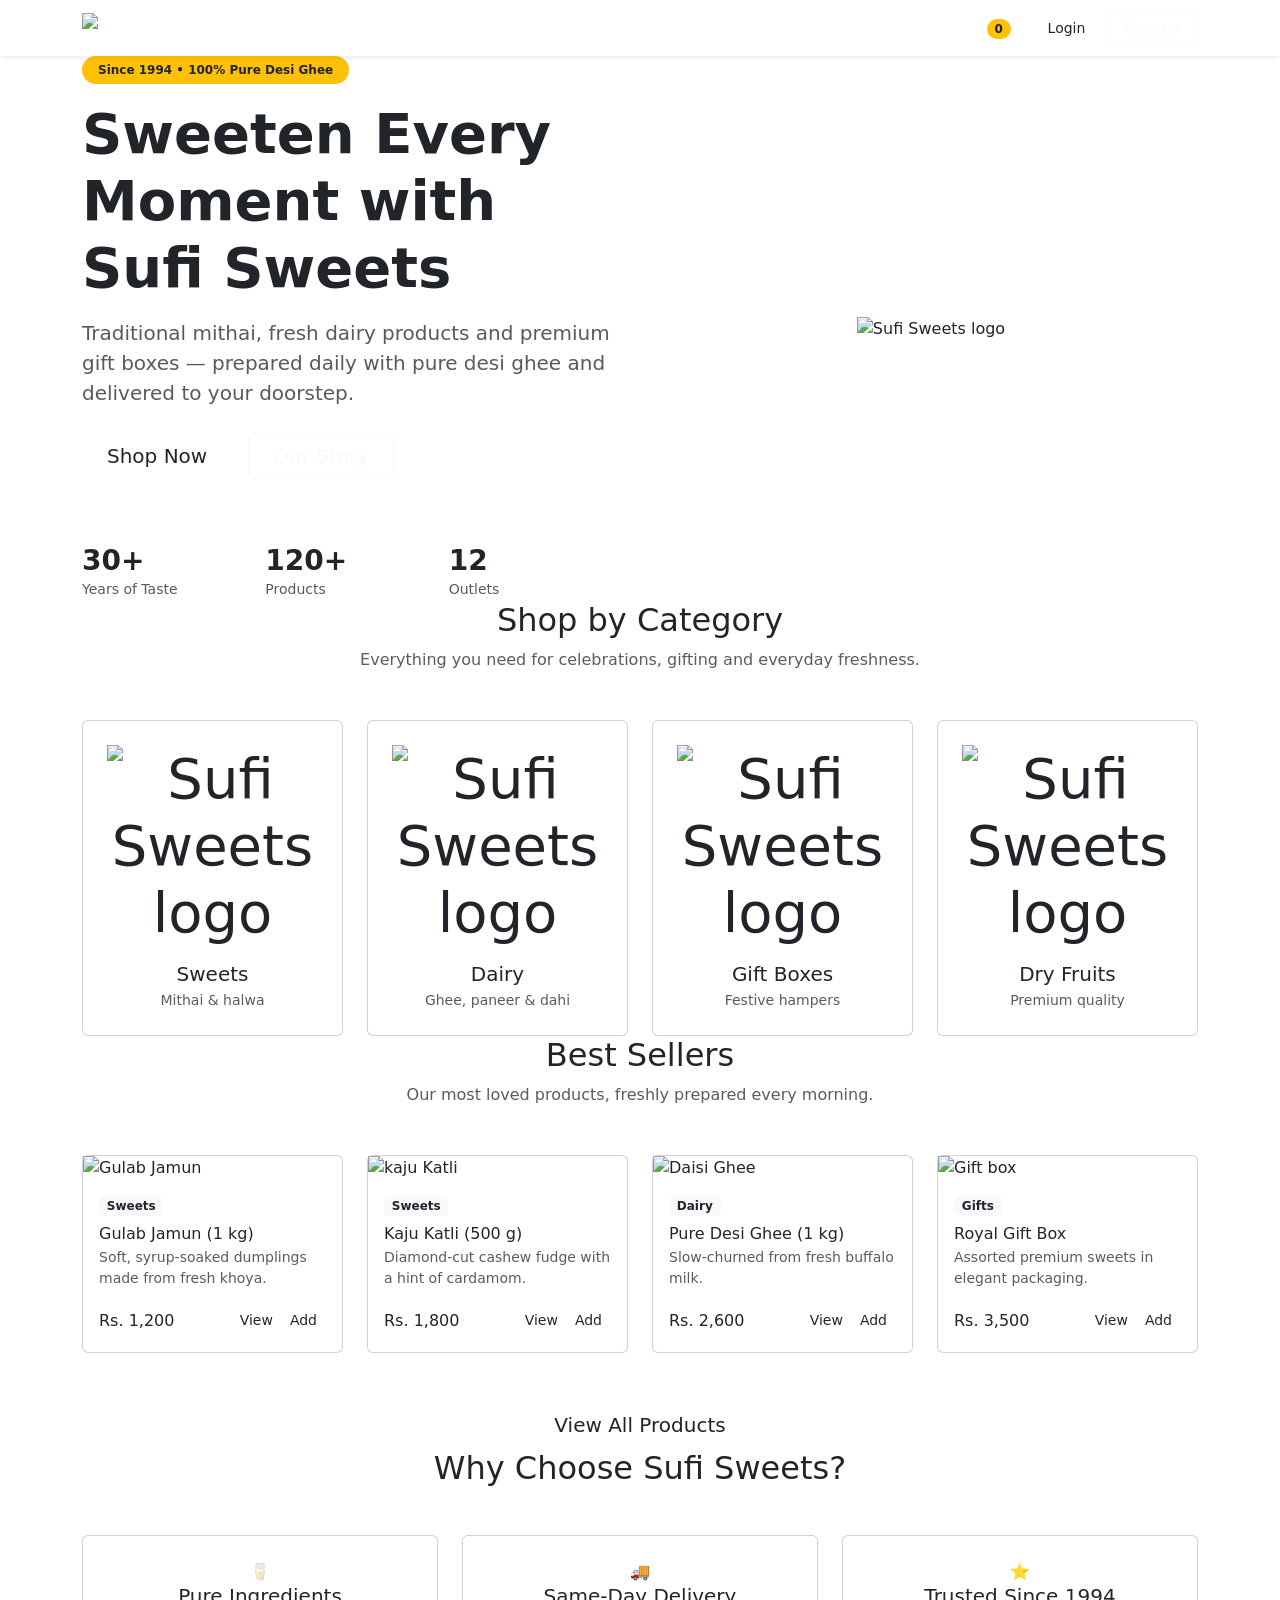
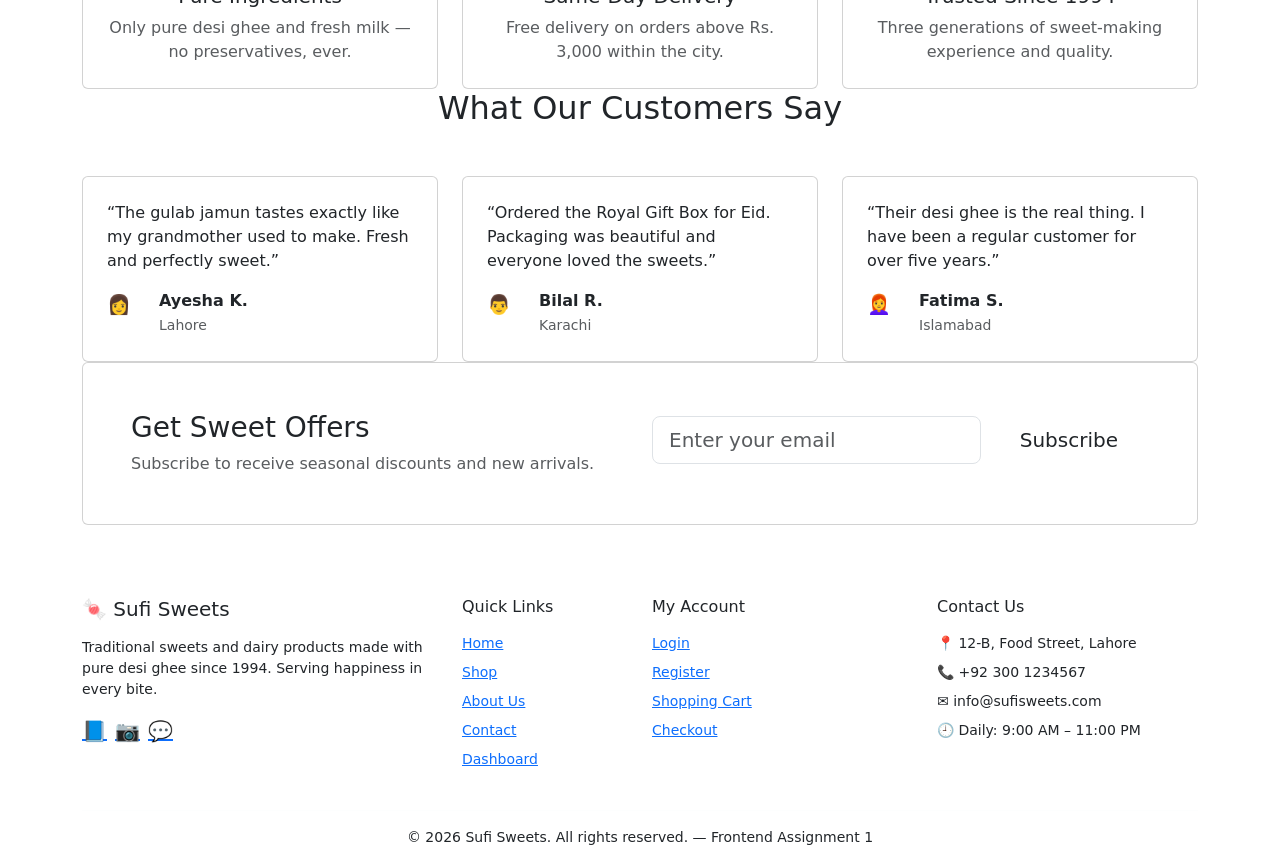
==== index.html @ af2b04df "Add files via upload" ====
<!DOCTYPE html>
<html lang="en">
<head>
<meta charset="UTF-8">
<meta name="viewport" content="width=device-width, initial-scale=1">
<title>Sufi Sweets | Traditional Sweets &amp; Dairy Products</title>
<link href="https://cdn.jsdelivr.net/npm/bootstrap@5.3.3/dist/css/bootstrap.min.css" rel="stylesheet">
<link rel="stylesheet" href="css/style.css">
</head>
<body>

<!-- ================= NAVBAR (same on every page) ================= -->
<nav class="navbar navbar-expand-lg navbar-dark navbar-sufi sticky-top shadow-sm">
  <div class="container">
    <a class="navbar-brand d-flex align-items-center" href="index.html">
  <img src="images/logo.png" alt="Sufi Sweets logo" class="brand-logo">
  Sufi <span class="ms-1">Sweets</span>
</a>
    <button class="navbar-toggler" type="button" data-bs-toggle="collapse" data-bs-target="#mainNav"
            aria-controls="mainNav" aria-expanded="false" aria-label="Toggle navigation">
      <span class="navbar-toggler-icon"></span>
    </button>
    <div class="collapse navbar-collapse" id="mainNav">
      <ul class="navbar-nav ms-auto align-items-lg-center gap-lg-1">
        <li class="nav-item"><a class="nav-link active" href="index.html">Home</a></li>
        <li class="nav-item"><a class="nav-link" href="products.html">Shop</a></li>
        <li class="nav-item"><a class="nav-link" href="about.html">About</a></li>
        <li class="nav-item"><a class="nav-link" href="contact.html">Contact</a></li>
        <li class="nav-item"><a class="nav-link" href="dashboard.html">Dashboard</a></li>
        <li class="nav-item">
          <a class="nav-link position-relative" href="cart.html">
            Cart <span class="badge rounded-pill bg-warning text-dark cart-count">0</span>
          </a>
        </li>
        <li class="nav-item ms-lg-2"><a class="btn btn-sufi btn-sm px-3" href="login.html">Login</a></li>
        <li class="nav-item"><a class="btn btn-outline-light btn-sm px-3" href="register.html">Register</a></li>
      </ul>
    </div>
  </div>
</nav>

<main>

  <!-- ================= HERO ================= -->
  <section class="hero">
    <div class="container">
      <div class="row align-items-center g-5">
        <div class="col-lg-6">
          <span class="badge rounded-pill bg-warning text-dark mb-3 px-3 py-2">
            Since 1994 • 100% Pure Desi Ghee
          </span>
          <h1 class="display-4 fw-bold mb-3">
            Sweeten Every Moment with <span style="color:var(--sufi-gold)">Sufi Sweets</span>
          </h1>
          <p class="lead mb-4 opacity-75">
            Traditional mithai, fresh dairy products and premium gift boxes — prepared
            daily with pure desi ghee and delivered to your doorstep.
          </p>
          <div class="d-flex flex-wrap gap-3 justify-content-center justify-content-lg-start">
            <a href="products.html" class="btn btn-sufi btn-lg px-4">Shop Now</a>
            <a href="about.html" class="btn btn-outline-light btn-lg px-4">Our Story</a>
          </div>
          <div class="row text-center text-lg-start mt-5 g-3">
            <div class="col-4"><h3 class="fw-bold mb-0">30+</h3><small class="opacity-75">Years of Taste</small></div>
            <div class="col-4"><h3 class="fw-bold mb-0">120+</h3><small class="opacity-75">Products</small></div>
            <div class="col-4"><h3 class="fw-bold mb-0">12</h3><small class="opacity-75">Outlets</small></div>
          </div>
        </div>
        <div class="col-lg-6 text-center">
          <div class="hero-iamge"><img src="images/Gulab Jamun.png" alt="Sufi Sweets logo" class="brand-logo"></div>
        </div>
      </div>
    </div>
  </section>

  <!-- ================= CATEGORIES ================= -->
  <section class="section">
    <div class="container">
      <div class="text-center mb-5">
        <h2 class="section-title">Shop by Category</h2>
        <p class="text-muted">Everything you need for celebrations, gifting and everyday freshness.</p>
      </div>
      <div class="row g-4">
        <div class="col-6 col-lg-3">
          <a href="products.html?category=sweets" class="text-decoration-none">
            <div class="card card-sufi text-center p-4">
              <div class="display-4"><img src="images/Motichoor Ladoos.png" alt="Sufi Sweets logo" class="brand-logo"></div>
              <h5 class="mt-3 mb-1 text-dark">Sweets</h5>
              <small class="text-muted">Mithai &amp; halwa</small>
            </div>
          </a>
        </div>
        <div class="col-6 col-lg-3">
          <a href="products.html?category=dairy" class="text-decoration-none">
            <div class="card card-sufi text-center p-4">
              <div class="display-4"><img src="images/fresh-paneer.png" alt="Sufi Sweets logo" class="brand-logo"></div>
              <h5 class="mt-3 mb-1 text-dark">Dairy</h5>
              <small class="text-muted">Ghee, paneer &amp; dahi</small>
            </div>
          </a>
        </div>
        <div class="col-6 col-lg-3">
          <a href="products.html?category=gifts" class="text-decoration-none">
            <div class="card card-sufi text-center p-4">
              <div class="display-4"><img src="images/gift-box.png" alt="Sufi Sweets logo" class="brand-logo"></div>
              <h5 class="mt-3 mb-1 text-dark">Gift Boxes</h5>
              <small class="text-muted">Festive hampers</small>
            </div>
          </a>
        </div>
        <div class="col-6 col-lg-3">
          <a href="products.html" class="text-decoration-none">
            <div class="card card-sufi text-center p-4">
              <div class="display-4"><img src="images/dry-fruit-hamper.png" alt="Sufi Sweets logo" class="brand-logo"></div>
              <h5 class="mt-3 mb-1 text-dark">Dry Fruits</h5>
              <small class="text-muted">Premium quality</small>
            </div>
          </a>
        </div>
      </div>
    </div>
  </section>

  <!-- ================= BEST SELLERS ================= -->
  <section class="section" style="background:var(--sufi-cream-dark);">
    <div class="container">
      <div class="text-center mb-5">
        <h2 class="section-title">Best Sellers</h2>
        <p class="text-muted">Our most loved products, freshly prepared every morning.</p>
      </div>
      <div class="row g-4">

        <div class="col-sm-6 col-lg-3 product-col" data-id="p1" data-name="Gulab Jamun"
             data-price="1200" data-category="Sweets" data-iamge="🍮"
             data-desc="Soft, syrup-soaked dumplings made from fresh khoya and pure desi ghee.">
          <div class="card card-sufi">
   <img src="images/Gulab Jamun.png" alt="Gulab Jamun" class="product-img">
            <div class="card-body d-flex flex-column">
              <span class="badge bg-light text-dark align-self-start mb-2">Sweets</span>
              <h6 class="card-title mb-1">Gulab Jamun (1 kg)</h6>
              <p class="small text-muted mb-3">Soft, syrup-soaked dumplings made from fresh khoya.</p>
              <div class="mt-auto d-flex justify-content-between align-items-center">
                <span class="price">Rs. 1,200</span>
                <div class="btn-group btn-group-sm">
                  <button class="btn btn-outline-sufi quick-view" type="button">View</button>
                  <button class="btn btn-sufi add-to-cart" type="button">Add</button>
                </div>
              </div>
            </div>
          </div>
        </div>

        <div class="col-sm-6 col-lg-3 product-col" data-id="p2" data-name="Kaju Katli"
             data-price="1800" data-category="Sweets" data-emoji="🍥"
             data-desc="Diamond-cut cashew fudge, delicately flavoured with cardamom and silver leaf.">
          <div class="card card-sufi">
         <img src="images/Kaju Katli Platter.png" alt="kaju Katli" class="product-img">
            <div class="card-body d-flex flex-column">
              <span class="badge bg-light text-dark align-self-start mb-2">Sweets</span>
              <h6 class="card-title mb-1">Kaju Katli (500 g)</h6>
              <p class="small text-muted mb-3">Diamond-cut cashew fudge with a hint of cardamom.</p>
              <div class="mt-auto d-flex justify-content-between align-items-center">
                <span class="price">Rs. 1,800</span>
                <div class="btn-group btn-group-sm">
                  <button class="btn btn-outline-sufi quick-view" type="button">View</button>
                  <button class="btn btn-sufi add-to-cart" type="button">Add</button>
                </div>
              </div>
            </div>
          </div>
        </div>

        <div class="col-sm-6 col-lg-3 product-col" data-id="p7" data-name="Pure Desi Ghee"
             data-price="2600" data-category="Dairy" data-image="🧈"
             data-desc="Slow-churned pure desi ghee, made from fresh buffalo milk. Rich aroma.">
          <div class="card card-sufi">
<img src="images/desi-ghee.png" alt="Daisi Ghee" class="product-img">
            <div class="card-body d-flex flex-column">
              <span class="badge bg-light text-dark align-self-start mb-2">Dairy</span>
              <h6 class="card-title mb-1">Pure Desi Ghee (1 kg)</h6>
              <p class="small text-muted mb-3">Slow-churned from fresh buffalo milk.</p>
              <div class="mt-auto d-flex justify-content-between align-items-center">
                <span class="price">Rs. 2,600</span>
                <div class="btn-group btn-group-sm">
                  <button class="btn btn-outline-sufi quick-view" type="button">View</button>
                  <button class="btn btn-sufi add-to-cart" type="button">Add</button>
                </div>
              </div>
            </div>
          </div>
        </div>

        <div class="col-sm-6 col-lg-3 product-col" data-id="p11" data-name="Royal Gift Box"
             data-price="3500" data-category="Gifts" data-image="🎁"
             data-desc="A premium assorted box of 6 sweets in an elegant gift packaging.">
          <div class="card card-sufi">
 <img src="images/box.png" alt="Gift box" class="product-img">
            <div class="card-body d-flex flex-column">
              <span class="badge bg-light text-dark align-self-start mb-2">Gifts</span>
              <h6 class="card-title mb-1">Royal Gift Box</h6>
              <p class="small text-muted mb-3">Assorted premium sweets in elegant packaging.</p>
              <div class="mt-auto d-flex justify-content-between align-items-center">
                <span class="price">Rs. 3,500</span>
                <div class="btn-group btn-group-sm">
                  <button class="btn btn-outline-sufi quick-view" type="button">View</button>
                  <button class="btn btn-sufi add-to-cart" type="button">Add</button>
                </div>
              </div>
            </div>
          </div>
        </div>

      </div>
      <div class="text-center mt-5">
        <a href="products.html" class="btn btn-outline-sufi btn-lg px-4">View All Products</a>
      </div>
    </div>
  </section>

  <!-- ================= WHY CHOOSE US ================= -->
  <section class="section">
    <div class="container">
      <div class="text-center mb-5">
        <h2 class="section-title">Why Choose Sufi Sweets?</h2>
      </div>
      <div class="row g-4 text-center">
        <div class="col-md-4">
          <div class="card card-sufi p-4 h-100">
            <div class="icon-circle mx-auto">🥛</div>
            <h5>Pure Ingredients</h5>
            <p class="text-muted mb-0">Only pure desi ghee and fresh milk — no preservatives, ever.</p>
          </div>
        </div>
        <div class="col-md-4">
          <div class="card card-sufi p-4 h-100">
            <div class="icon-circle mx-auto">🚚</div>
            <h5>Same-Day Delivery</h5>
            <p class="text-muted mb-0">Free delivery on orders above Rs. 3,000 within the city.</p>
          </div>
        </div>
        <div class="col-md-4">
          <div class="card card-sufi p-4 h-100">
            <div class="icon-circle mx-auto">⭐</div>
            <h5>Trusted Since 1994</h5>
            <p class="text-muted mb-0">Three generations of sweet-making experience and quality.</p>
          </div>
        </div>
      </div>
    </div>
  </section>

  <!-- ================= TESTIMONIALS ================= -->
  <section class="section" style="background:var(--sufi-cream-dark);">
    <div class="container">
      <div class="text-center mb-5">
        <h2 class="section-title">What Our Customers Say</h2>
      </div>
      <div class="row g-4">
        <div class="col-md-4">
          <div class="card card-sufi p-4 h-100">
            <p class="mb-3">“The gulab jamun tastes exactly like my grandmother used to make. Fresh and perfectly sweet.”</p>
            <div class="d-flex align-items-center gap-2">
              <div class="icon-circle mb-0" style="width:44px;height:44px;font-size:1.2rem;">👩</div>
              <div><strong>Ayesha K.</strong><br><small class="text-muted">Lahore</small></div>
            </div>
          </div>
        </div>
        <div class="col-md-4">
          <div class="card card-sufi p-4 h-100">
            <p class="mb-3">“Ordered the Royal Gift Box for Eid. Packaging was beautiful and everyone loved the sweets.”</p>
            <div class="d-flex align-items-center gap-2">
              <div class="icon-circle mb-0" style="width:44px;height:44px;font-size:1.2rem;">👨</div>
              <div><strong>Bilal R.</strong><br><small class="text-muted">Karachi</small></div>
            </div>
          </div>
        </div>
        <div class="col-md-4">
          <div class="card card-sufi p-4 h-100">
            <p class="mb-3">“Their desi ghee is the real thing. I have been a regular customer for over five years.”</p>
            <div class="d-flex align-items-center gap-2">
              <div class="icon-circle mb-0" style="width:44px;height:44px;font-size:1.2rem;">👩‍🦰</div>
              <div><strong>Fatima S.</strong><br><small class="text-muted">Islamabad</small></div>
            </div>
          </div>
        </div>
      </div>
    </div>
  </section>

  <!-- ================= NEWSLETTER FORM ================= -->
  <section class="section">
    <div class="container">
      <div class="card card-sufi p-4 p-lg-5">
        <div class="row align-items-center g-4">
          <div class="col-lg-6">
            <h3 class="section-title mb-2">Get Sweet Offers</h3>
            <p class="text-muted mb-0">Subscribe to receive seasonal discounts and new arrivals.</p>
          </div>
          <div class="col-lg-6">
            <form class="row g-2 needs-validation" novalidate>
              <div class="col-sm-8">
                <input type="email" class="form-control form-control-lg" placeholder="Enter your email"
                       required aria-label="Email address">
                <div class="invalid-feedback">Please enter a valid email address.</div>
              </div>
              <div class="col-sm-4 d-grid">
                <button class="btn btn-sufi btn-lg" type="submit">Subscribe</button>
              </div>
              <div class="col-12">
                <div class="alert alert-success py-2 mb-0 d-none form-success">
                  Thank you for subscribing!
                </div>
              </div>
            </form>
          </div>
        </div>
      </div>
    </div>
  </section>

</main>

<!-- ================= FOOTER ================= -->
<footer class="footer-sufi pt-5 pb-3 mt-4">
  <div class="container">
    <div class="row g-4">
      <div class="col-lg-4 col-md-6">
        <h5 class="mb-3">🍬 Sufi Sweets</h5>
        <p class="small">
          Traditional sweets and dairy products made with pure desi ghee since 1994.
          Serving happiness in every bite.
        </p>
        <div class="d-flex gap-2 fs-5">
          <a href="#" aria-label="Facebook">📘</a>
          <a href="#" aria-label="Instagram">📷</a>
          <a href="#" aria-label="WhatsApp">💬</a>
        </div>
      </div>
      <div class="col-lg-2 col-md-6">
        <h6 class="mb-3">Quick Links</h6>
        <ul class="list-unstyled small d-grid gap-2">
          <li><a href="index.html">Home</a></li>
          <li><a href="products.html">Shop</a></li>
          <li><a href="about.html">About Us</a></li>
          <li><a href="contact.html">Contact</a></li>
          <li><a href="dashboard.html">Dashboard</a></li>
        </ul>
      </div>
      <div class="col-lg-3 col-md-6">
        <h6 class="mb-3">My Account</h6>
        <ul class="list-unstyled small d-grid gap-2">
          <li><a href="login.html">Login</a></li>
          <li><a href="register.html">Register</a></li>
          <li><a href="cart.html">Shopping Cart</a></li>
          <li><a href="checkout.html">Checkout</a></li>
        </ul>
      </div>
      <div class="col-lg-3 col-md-6">
        <h6 class="mb-3">Contact Us</h6>
        <ul class="list-unstyled small d-grid gap-2">
          <li>📍 12-B, Food Street, Lahore</li>
          <li>📞 +92 300 1234567</li>
          <li>✉️ info@sufisweets.com</li>
          <li>🕘 Daily: 9:00 AM – 11:00 PM</li>
        </ul>
      </div>
    </div>
    <hr class="border-light opacity-25 mt-4">
    <p class="text-center small mb-0">© 2026 Sufi Sweets. All rights reserved. — Frontend Assignment 1</p>
  </div>
</footer>

<!-- Quick View Modal -->
<div class="modal fade" id="quickViewModal" tabindex="-1" aria-hidden="true">
  <div class="modal-dialog modal-dialog-centered modal-lg">
    <div class="modal-content">
      <div class="modal-header">
        <h5 class="modal-title">Product Quick View</h5>
        <button type="button" class="btn-close" data-bs-dismiss="modal" aria-label="Close"></button>
      </div>
      <div class="modal-body">
        <div class="row g-4">
          <div class="col-md-5">
            <div class="product-thumb rounded" id="qvEmoji" style="font-size:5rem;height:220px;">🍮</div>
          </div>
          <div class="col-md-7">
            <span class="badge bg-light text-dark mb-2" id="qvCat">Sweets</span>
            <h4 id="qvName">Product</h4>
            <h3 class="price mb-3" id="qvPrice">Rs. 0</h3>
            <p id="qvDesc" class="text-muted"></p>
            <ul class="list-unstyled small">
              <li>✔ Prepared fresh daily</li>
              <li>✔ Pure desi ghee</li>
              <li>✔ Same-day delivery available</li>
            </ul>
          </div>
        </div>
      </div>
      <div class="modal-footer">
        <button class="btn btn-outline-secondary" data-bs-dismiss="modal">Close</button>
        <button class="btn btn-sufi" id="qvAdd">Add to Cart</button>
      </div>
    </div>
  </div>
</div>

<script src="https://cdn.jsdelivr.net/npm/bootstrap@5.3.3/dist/js/bootstrap.bundle.min.js"></script>
<script src="js/main.js"></script>
</body>
</html>
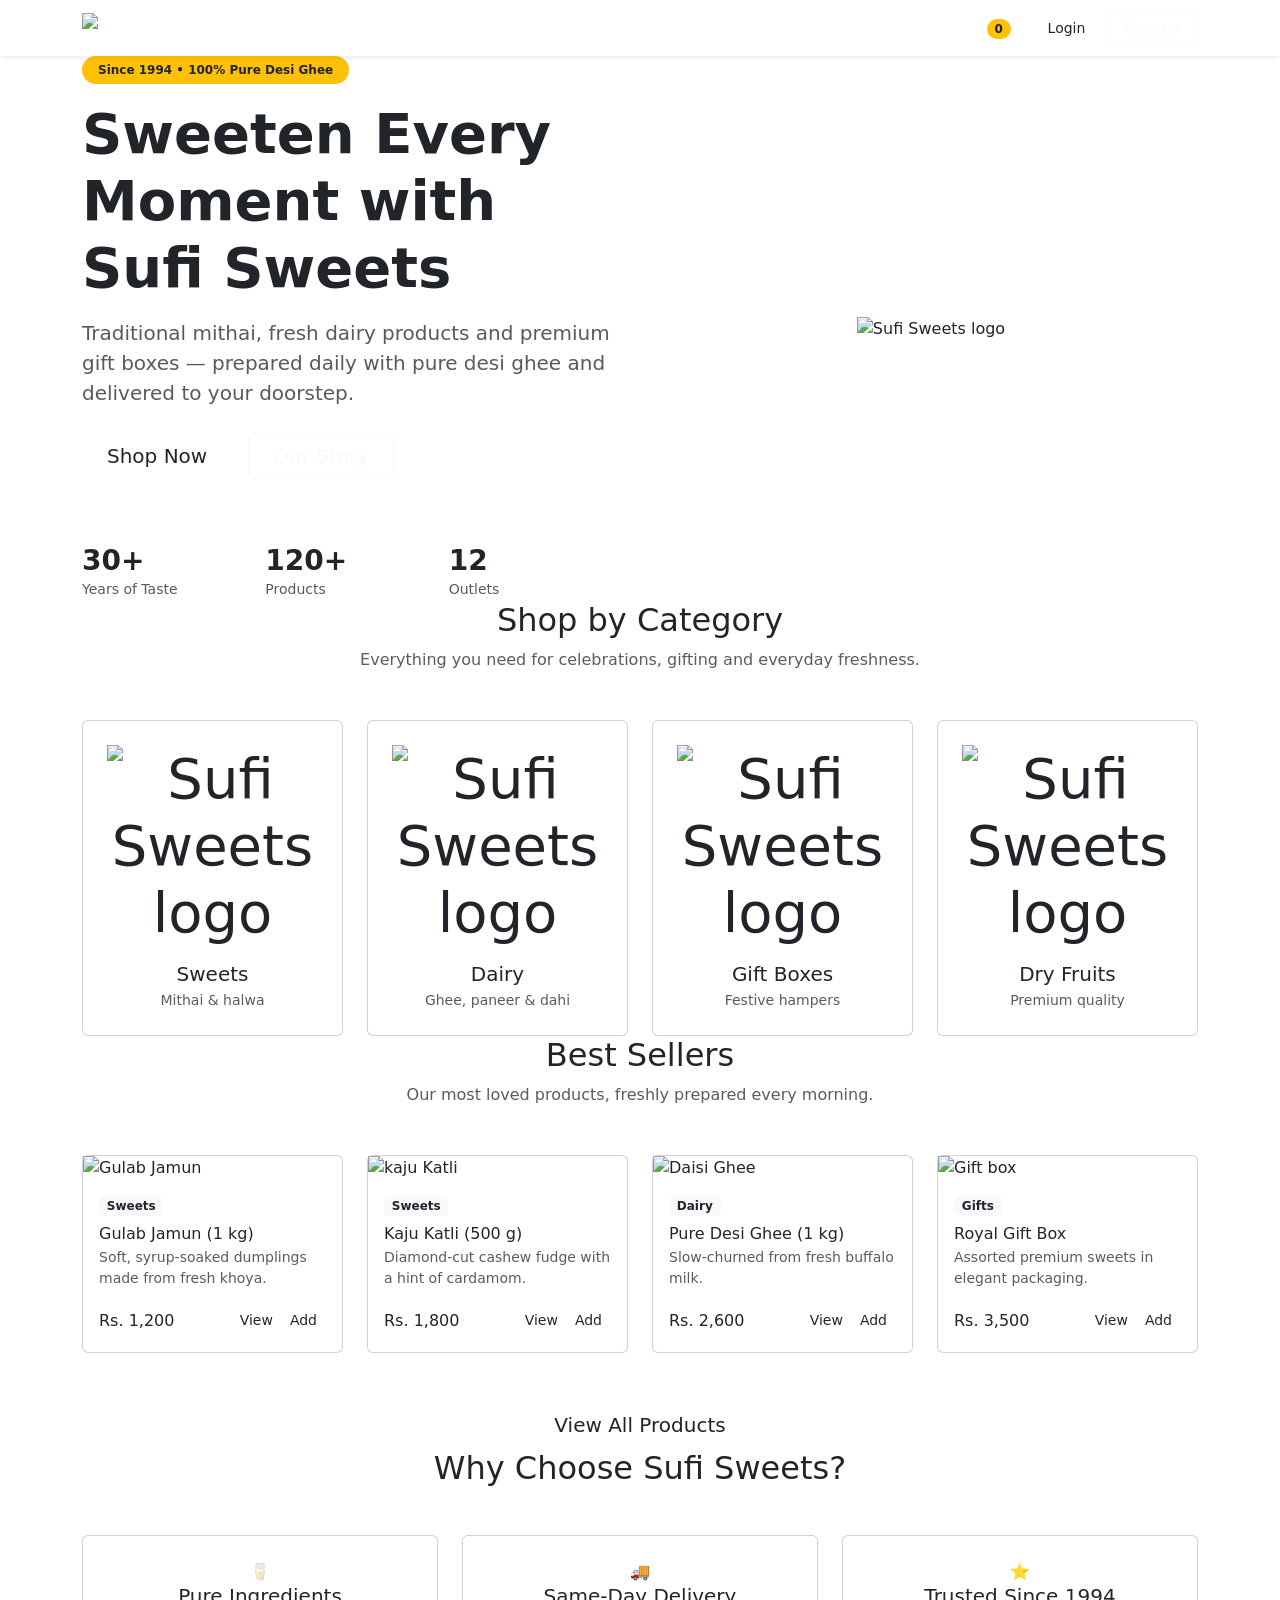
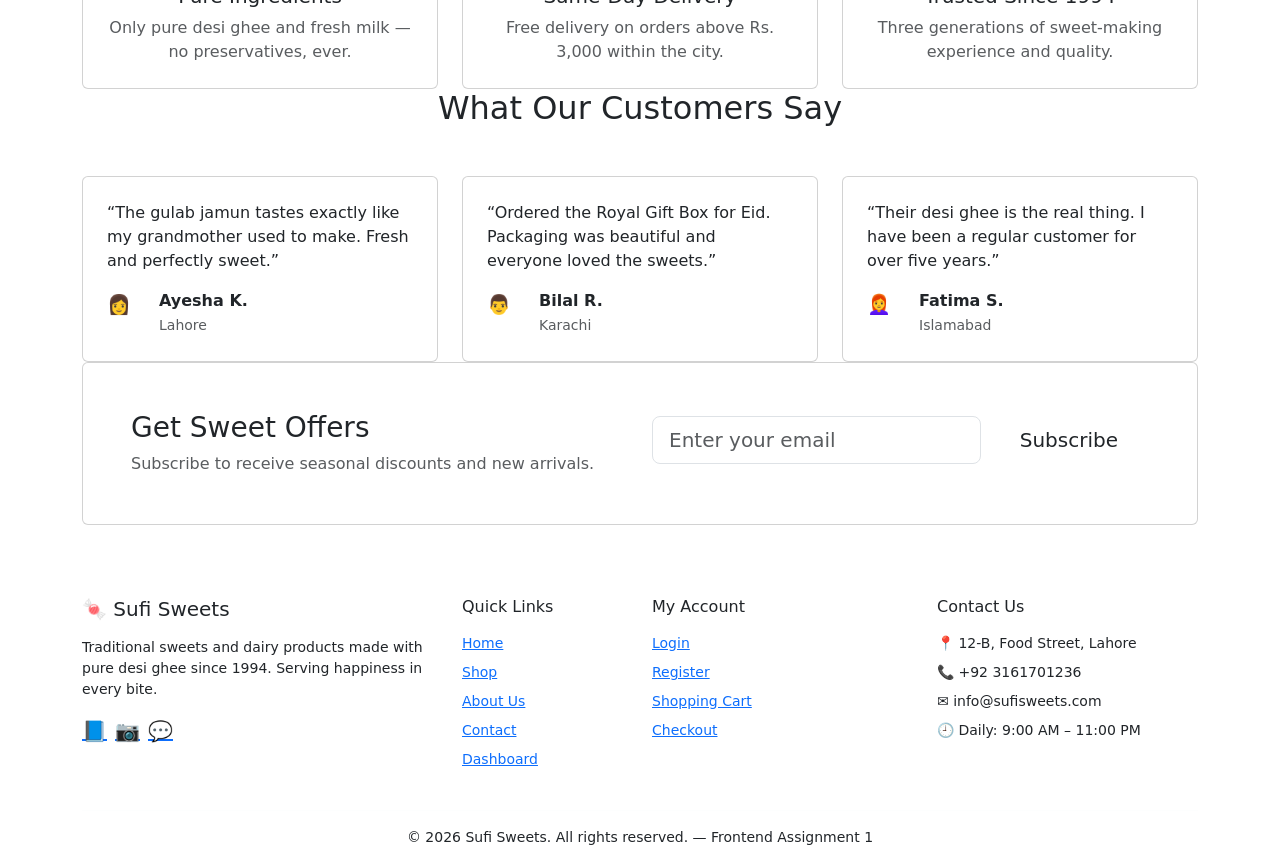
==== commit bd90b597: "Add files via upload" ====
--- a/index.html
+++ b/index.html
@@ -340,26 +340,26 @@
         <h6 class="mb-3">Quick Links</h6>
         <ul class="list-unstyled small d-grid gap-2">
           <li><a href="index.html">Home</a></li>
-          <li><a href="products.html">Shop</a></li>
+          <li><a href="product.php">Shop</a></li>
           <li><a href="about.html">About Us</a></li>
-          <li><a href="contact.html">Contact</a></li>
-          <li><a href="dashboard.html">Dashboard</a></li>
+          <li><a href="contact.php">Contact</a></li>
+          <li><a href="dashboard.php">Dashboard</a></li>
         </ul>
       </div>
       <div class="col-lg-3 col-md-6">
         <h6 class="mb-3">My Account</h6>
         <ul class="list-unstyled small d-grid gap-2">
-          <li><a href="login.html">Login</a></li>
-          <li><a href="register.html">Register</a></li>
+          <li><a href="login.php">Login</a></li>
+          <li><a href="register.php">Register</a></li>
           <li><a href="cart.html">Shopping Cart</a></li>
-          <li><a href="checkout.html">Checkout</a></li>
+          <li><a href="checkout.php">Checkout</a></li>
         </ul>
       </div>
       <div class="col-lg-3 col-md-6">
         <h6 class="mb-3">Contact Us</h6>
         <ul class="list-unstyled small d-grid gap-2">
-          <li>📍 12-B, Food Street, Lahore</li>
-          <li>📞 +92 300 1234567</li>
+          <li>📍 12-B, Food Street,  Lahore</li>
+          <li>📞 +92 3161701236</li>
           <li>✉️ info@sufisweets.com</li>
           <li>🕘 Daily: 9:00 AM – 11:00 PM</li>
         </ul>
